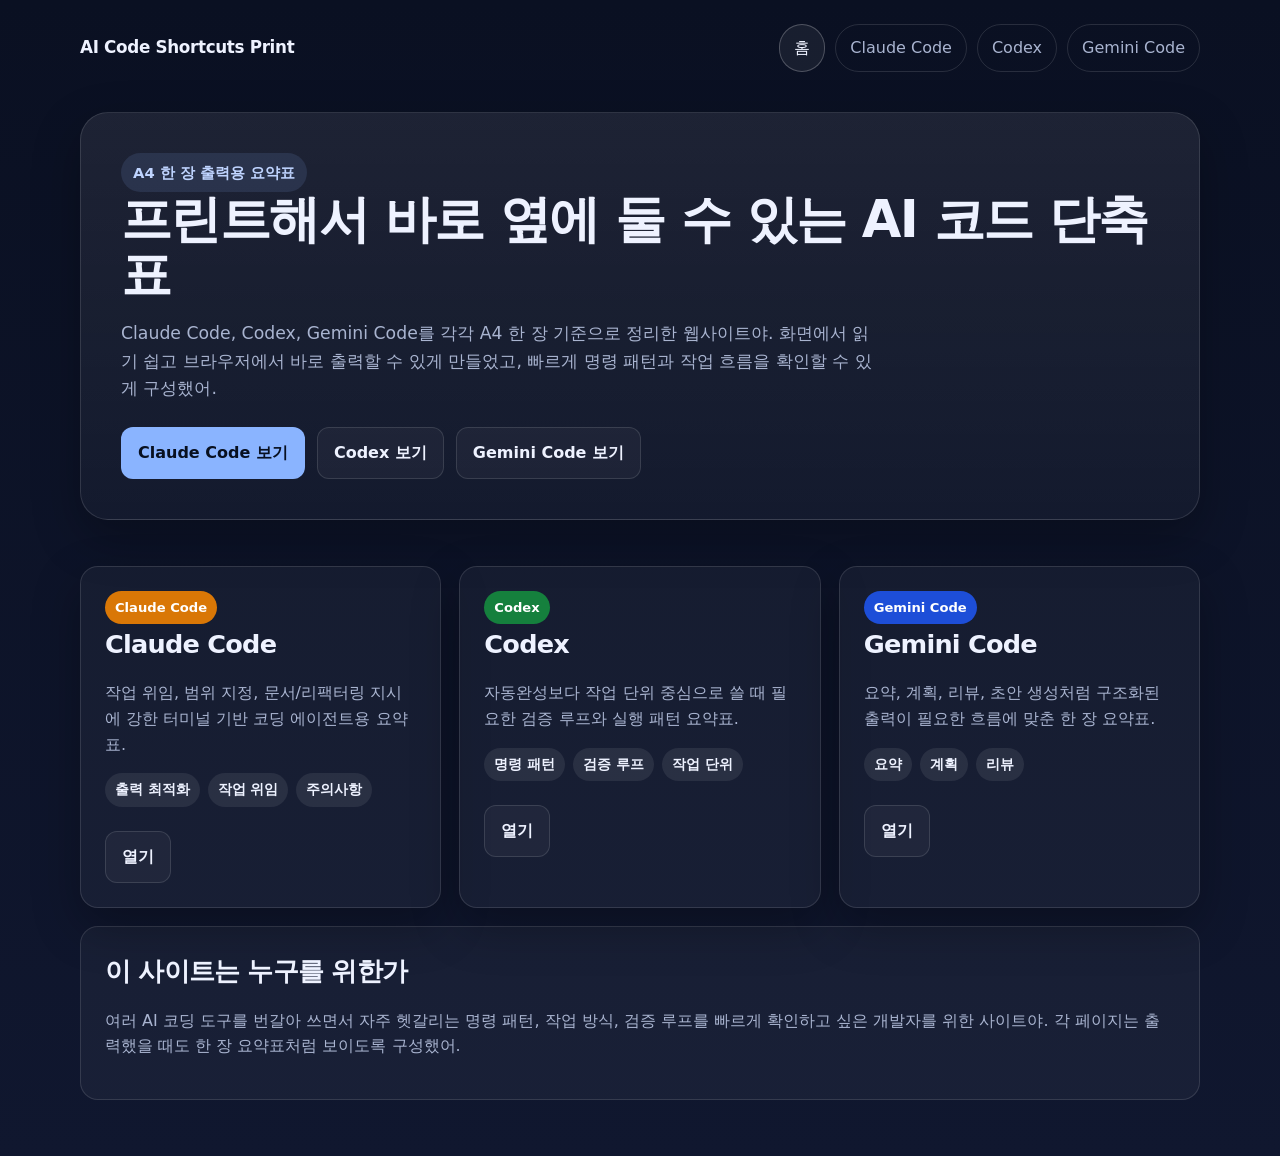
==== index.html @ b433876d "Initial commit: printable AI code shortcut site" ====
<!doctype html>
<html lang="ko">
  <head>
    <meta charset="UTF-8" />
    <meta name="viewport" content="width=device-width, initial-scale=1.0" />
    <title>AI Code Shortcuts Print</title>
    <meta name="description" content="Claude Code, Codex, Gemini Code를 A4 한 장으로 정리한 출력용 단축표 사이트." />
    <link rel="stylesheet" href="./assets/styles.css" />
  </head>
  <body>
    <header class="site-header container">
      <div class="topbar">
        <a class="brand" href="./index.html">AI Code Shortcuts Print</a>
        <nav class="nav">
          <a class="active" href="./index.html">홈</a>
          <a href="./claude-code.html">Claude Code</a>
          <a href="./codex.html">Codex</a>
          <a href="./gemini-code.html">Gemini Code</a>
        </nav>
      </div>
    </header>

    <main>
      <section class="hero container">
        <div class="hero-card">
          <span class="eyebrow">A4 한 장 출력용 요약표</span>
          <h1>프린트해서 바로 옆에 둘 수 있는 AI 코드 단축표</h1>
          <p class="lead">
            Claude Code, Codex, Gemini Code를 각각 A4 한 장 기준으로 정리한 웹사이트야.
            화면에서 읽기 쉽고 브라우저에서 바로 출력할 수 있게 만들었고, 빠르게 명령 패턴과 작업 흐름을 확인할 수 있게 구성했어.
          </p>
          <div class="actions">
            <a class="button primary" href="./claude-code.html">Claude Code 보기</a>
            <a class="button secondary" href="./codex.html">Codex 보기</a>
            <a class="button secondary" href="./gemini-code.html">Gemini Code 보기</a>
          </div>
        </div>
      </section>

      <section class="sections container">
        <div class="grid">
          <article class="tool-card">
            <span class="tool-chip claude">Claude Code</span>
            <h2>Claude Code</h2>
            <p>작업 위임, 범위 지정, 문서/리팩터링 지시에 강한 터미널 기반 코딩 에이전트용 요약표.</p>
            <div class="badge-row">
              <span class="badge">출력 최적화</span>
              <span class="badge">작업 위임</span>
              <span class="badge">주의사항</span>
            </div>
            <div class="actions">
              <a class="button secondary" href="./claude-code.html">열기</a>
            </div>
          </article>

          <article class="tool-card">
            <span class="tool-chip codex">Codex</span>
            <h2>Codex</h2>
            <p>자동완성보다 작업 단위 중심으로 쓸 때 필요한 검증 루프와 실행 패턴 요약표.</p>
            <div class="badge-row">
              <span class="badge">명령 패턴</span>
              <span class="badge">검증 루프</span>
              <span class="badge">작업 단위</span>
            </div>
            <div class="actions">
              <a class="button secondary" href="./codex.html">열기</a>
            </div>
          </article>

          <article class="tool-card">
            <span class="tool-chip gemini">Gemini Code</span>
            <h2>Gemini Code</h2>
            <p>요약, 계획, 리뷰, 초안 생성처럼 구조화된 출력이 필요한 흐름에 맞춘 한 장 요약표.</p>
            <div class="badge-row">
              <span class="badge">요약</span>
              <span class="badge">계획</span>
              <span class="badge">리뷰</span>
            </div>
            <div class="actions">
              <a class="button secondary" href="./gemini-code.html">열기</a>
            </div>
          </article>
        </div>

        <div class="section">
          <h2>이 사이트는 누구를 위한가</h2>
          <p>
            여러 AI 코딩 도구를 번갈아 쓰면서 자주 헷갈리는 명령 패턴, 작업 방식, 검증 루프를 빠르게 확인하고 싶은 개발자를 위한 사이트야.
            각 페이지는 출력했을 때도 한 장 요약표처럼 보이도록 구성했어.
          </p>
        </div>
      </section>
    </main>

    <script src="./assets/app.js"></script>
  </body>
</html>
---- assets/styles.css ----
:root {
  --bg: #0b1020;
  --surface: #121933;
  --surface-soft: #182143;
  --text: #eef2ff;
  --muted: #a9b4d0;
  --border: rgba(255,255,255,0.12);
  --accent: #8ab4ff;
  --shadow: 0 18px 48px rgba(0,0,0,0.28);
  --radius: 18px;
  --page-width: 210mm;
  --page-min-height: 297mm;
  --paper-bg: #ffffff;
  --paper-text: #182033;
  --paper-muted: #5d6880;
}

* { box-sizing: border-box; }
html { font-size: 16px; }
body {
  margin: 0;
  font-family: Inter, Pretendard, system-ui, -apple-system, BlinkMacSystemFont, "Segoe UI", sans-serif;
  background: linear-gradient(180deg, #0a1022 0%, #10172f 100%);
  color: var(--text);
  line-height: 1.6;
}

a { color: inherit; text-decoration: none; }
button { font: inherit; }

.container {
  width: min(1120px, calc(100% - 32px));
  margin: 0 auto;
}

.site-header { padding: 24px 0 12px; }
.topbar {
  display: flex;
  align-items: center;
  justify-content: space-between;
  gap: 16px;
}
.brand {
  font-size: 1.05rem;
  font-weight: 800;
  letter-spacing: -0.02em;
}
.nav {
  display: flex;
  flex-wrap: wrap;
  gap: 10px;
}
.nav a {
  padding: 10px 14px;
  border: 1px solid var(--border);
  border-radius: 999px;
  color: var(--muted);
}
.nav a:hover,
.nav a.active {
  color: var(--text);
  border-color: rgba(255,255,255,0.24);
  background: rgba(255,255,255,0.06);
}
.hero { padding: 28px 0 36px; }
.hero-card {
  background: linear-gradient(180deg, rgba(255,255,255,0.08), rgba(255,255,255,0.03));
  border: 1px solid var(--border);
  border-radius: 28px;
  box-shadow: var(--shadow);
  padding: 40px;
}
.eyebrow {
  display: inline-flex;
  gap: 8px;
  align-items: center;
  padding: 8px 12px;
  border-radius: 999px;
  background: rgba(138,180,255,0.12);
  color: #bfd4ff;
  font-size: 0.92rem;
  font-weight: 700;
}

h1, h2, h3 { letter-spacing: -0.03em; margin: 0 0 12px; }
h1 { font-size: clamp(2rem, 4vw, 3.6rem); line-height: 1.08; }
h2 { font-size: clamp(1.45rem, 2vw, 2rem); }
h3 { font-size: 1.04rem; }

.lead {
  color: var(--muted);
  max-width: 760px;
  font-size: 1.08rem;
}
.actions {
  display: flex;
  flex-wrap: wrap;
  gap: 12px;
  margin-top: 24px;
}
.button {
  display: inline-flex;
  align-items: center;
  justify-content: center;
  gap: 8px;
  padding: 12px 16px;
  border-radius: 12px;
  border: 1px solid transparent;
  font-weight: 700;
  cursor: pointer;
}
.button.primary { background: var(--accent); color: #081020; }
.button.secondary {
  border-color: var(--border);
  color: var(--text);
  background: rgba(255,255,255,0.04);
}

.grid {
  display: grid;
  grid-template-columns: repeat(3, minmax(0, 1fr));
  gap: 18px;
}
.tool-card {
  background: rgba(255,255,255,0.04);
  border: 1px solid var(--border);
  border-radius: var(--radius);
  padding: 24px;
  box-shadow: var(--shadow);
}
.tool-card p,
.section p,
.footer-note,
.list-muted { color: var(--muted); }
.badge-row {
  display: flex;
  flex-wrap: wrap;
  gap: 8px;
  margin-top: 10px;
}
.badge {
  display: inline-block;
  padding: 6px 10px;
  border-radius: 999px;
  background: rgba(255,255,255,0.08);
  color: var(--text);
  font-size: 0.85rem;
  font-weight: 700;
}
.sections { padding: 10px 0 56px; }
.section {
  margin-top: 18px;
  background: rgba(255,255,255,0.04);
  border: 1px solid var(--border);
  border-radius: var(--radius);
  padding: 24px;
}

.print-page-wrap { padding: 24px 0 56px; }
.print-toolbar {
  display: flex;
  flex-wrap: wrap;
  justify-content: space-between;
  gap: 12px;
  margin-bottom: 16px;
}
.print-page {
  width: min(var(--page-width), 100%);
  min-height: var(--page-min-height);
  margin: 0 auto;
  background: var(--paper-bg);
  color: var(--paper-text);
  border-radius: 18px;
  box-shadow: 0 24px 60px rgba(0,0,0,0.24);
  padding: 16mm 14mm 14mm;
}
.page-header {
  display: flex;
  justify-content: space-between;
  gap: 16px;
  align-items: flex-start;
  border-bottom: 2px solid #edf1fb;
  padding-bottom: 10px;
  margin-bottom: 12px;
}
.page-header p,
.page-footer,
.card p,
.card li,
.small-note { color: var(--paper-muted); }
.tool-chip {
  display: inline-flex;
  align-items: center;
  padding: 6px 10px;
  border-radius: 999px;
  font-size: 0.82rem;
  font-weight: 800;
  color: white;
}
.claude { background: #d97706; }
.codex { background: #15803d; }
.gemini { background: #1d4ed8; }

.card-grid {
  display: grid;
  grid-template-columns: repeat(2, minmax(0, 1fr));
  gap: 10px;
}
.card {
  border: 1px solid #e5eaf5;
  border-radius: 14px;
  padding: 12px;
  break-inside: avoid;
}
.card ul { margin: 0; padding-left: 18px; }
.card li + li { margin-top: 5px; }
.mono {
  display: inline-block;
  font-family: ui-monospace, SFMono-Regular, Menlo, Monaco, Consolas, monospace;
  background: #eef3fb;
  color: #10203f;
  border-radius: 8px;
  padding: 3px 7px;
  font-size: 0.84rem;
}
.page-footer {
  margin-top: 12px;
  display: flex;
  justify-content: space-between;
  gap: 12px;
  border-top: 2px solid #edf1fb;
  padding-top: 9px;
  font-size: 0.86rem;
}

@media (max-width: 920px) {
  .grid, .card-grid { grid-template-columns: 1fr; }
  .hero-card { padding: 28px; }
  .page-header { flex-direction: column; }
}

@media print {
  @page { size: A4 portrait; margin: 10mm; }
  body { background: #fff; color: #000; }
  .site-header,
  .print-toolbar,
  .hero,
  .sections,
  .nav,
  .footer-note,
  .screen-only { display: none !important; }
  .print-page-wrap { padding: 0; }
  .print-page {
    width: 100%;
    min-height: auto;
    box-shadow: none;
    border-radius: 0;
    margin: 0;
    padding: 8mm 6mm 6mm;
  }
  h2 { font-size: 1.45rem; }
  h3 { font-size: 0.96rem; }
  .card-grid { gap: 8px; }
  .card { padding: 10px; }
  .card li,
  .page-header p,
  .page-footer,
  .small-note { font-size: 0.86rem; line-height: 1.42; }
  .tool-chip { border: 1px solid rgba(0,0,0,0.12); }
}
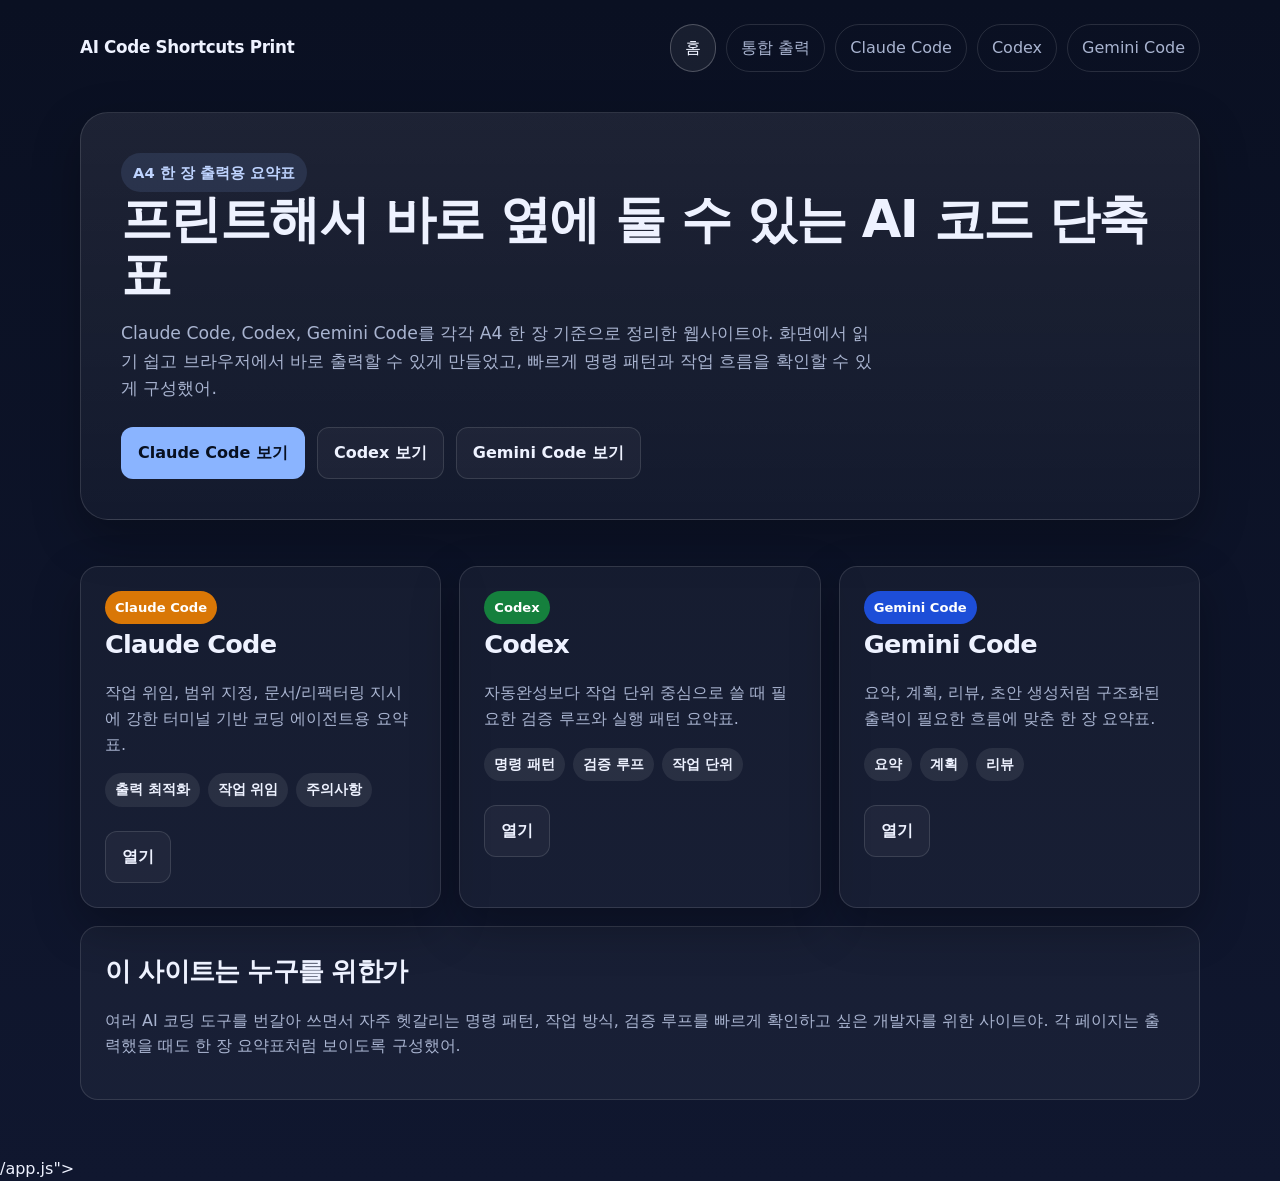
==== commit 317b9641: "Improve shortcut sheets and add combined print page" ====
--- a/index.html
+++ b/index.html
@@ -13,6 +13,7 @@
         <a class="brand" href="./index.html">AI Code Shortcuts Print</a>
         <nav class="nav">
           <a class="active" href="./index.html">홈</a>
+          <a href="./combined.html">통합 출력</a>
           <a href="./claude-code.html">Claude Code</a>
           <a href="./codex.html">Codex</a>
           <a href="./gemini-code.html">Gemini Code</a>
@@ -95,3 +96,6 @@
     <script src="./assets/app.js"></script>
   </body>
 </html>
+/app.js"></script>
+  </body>
+</html>
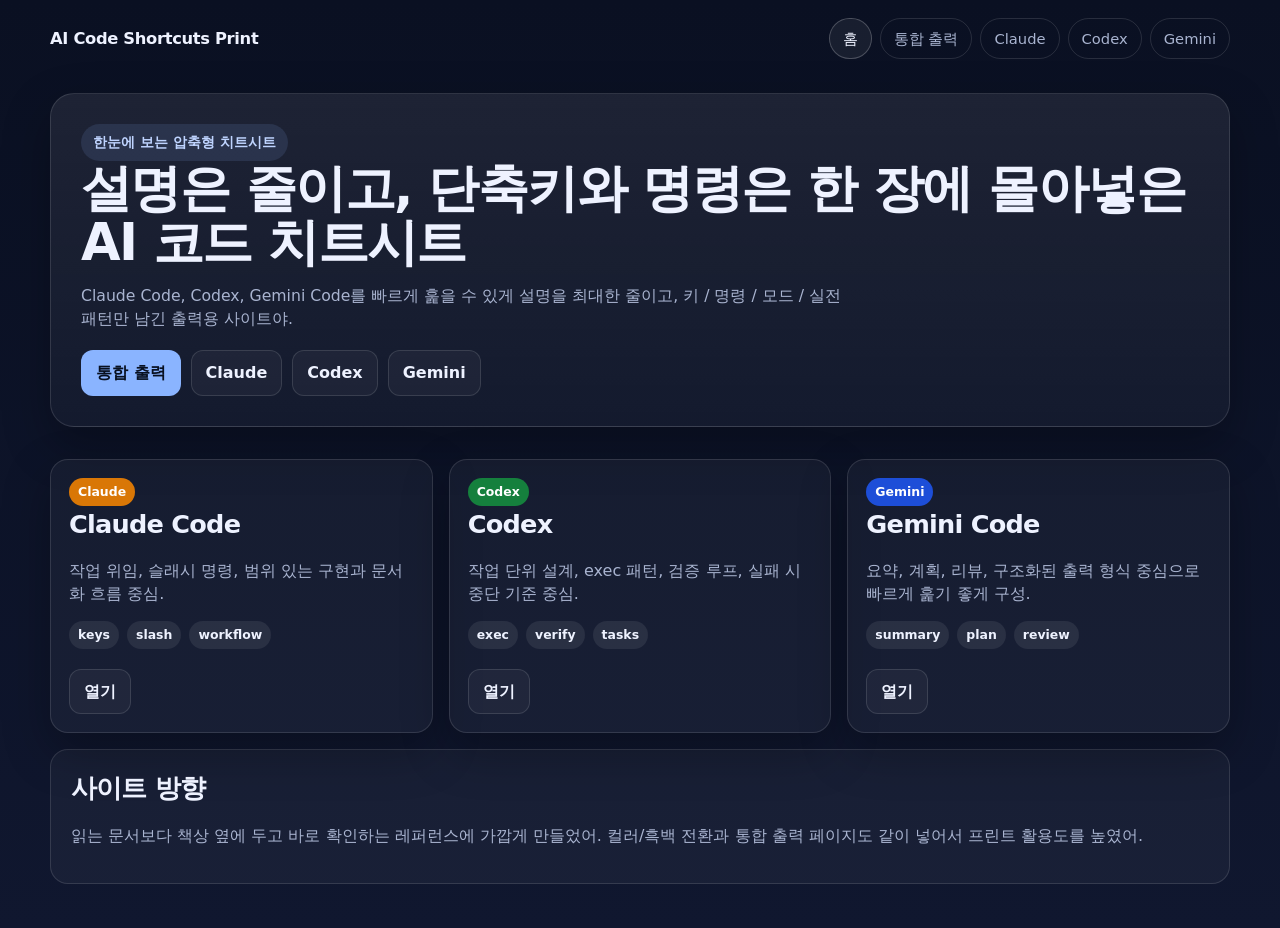
==== commit be1e0b9e: "Compress shortcut sheets into denser cheat sheet layout" ====
--- a/index.html
+++ b/index.html
@@ -4,7 +4,7 @@
     <meta charset="UTF-8" />
     <meta name="viewport" content="width=device-width, initial-scale=1.0" />
     <title>AI Code Shortcuts Print</title>
-    <meta name="description" content="Claude Code, Codex, Gemini Code를 A4 한 장으로 정리한 출력용 단축표 사이트." />
+    <meta name="description" content="Claude Code, Codex, Gemini Code를 한눈에 훑을 수 있는 A4 출력용 치트시트 사이트." />
     <link rel="stylesheet" href="./assets/styles.css" />
   </head>
   <body>
@@ -14,9 +14,9 @@
         <nav class="nav">
           <a class="active" href="./index.html">홈</a>
           <a href="./combined.html">통합 출력</a>
-          <a href="./claude-code.html">Claude Code</a>
+          <a href="./claude-code.html">Claude</a>
           <a href="./codex.html">Codex</a>
-          <a href="./gemini-code.html">Gemini Code</a>
+          <a href="./gemini-code.html">Gemini</a>
         </nav>
       </div>
     </header>
@@ -24,16 +24,17 @@
     <main>
       <section class="hero container">
         <div class="hero-card">
-          <span class="eyebrow">A4 한 장 출력용 요약표</span>
-          <h1>프린트해서 바로 옆에 둘 수 있는 AI 코드 단축표</h1>
+          <span class="eyebrow">한눈에 보는 압축형 치트시트</span>
+          <h1>설명은 줄이고, 단축키와 명령은 한 장에 몰아넣은 AI 코드 치트시트</h1>
           <p class="lead">
-            Claude Code, Codex, Gemini Code를 각각 A4 한 장 기준으로 정리한 웹사이트야.
-            화면에서 읽기 쉽고 브라우저에서 바로 출력할 수 있게 만들었고, 빠르게 명령 패턴과 작업 흐름을 확인할 수 있게 구성했어.
+            Claude Code, Codex, Gemini Code를 빠르게 훑을 수 있게 설명을 최대한 줄이고,
+            키 / 명령 / 모드 / 실전 패턴만 남긴 출력용 사이트야.
           </p>
           <div class="actions">
-            <a class="button primary" href="./claude-code.html">Claude Code 보기</a>
-            <a class="button secondary" href="./codex.html">Codex 보기</a>
-            <a class="button secondary" href="./gemini-code.html">Gemini Code 보기</a>
+            <a class="button primary" href="./combined.html">통합 출력</a>
+            <a class="button secondary" href="./claude-code.html">Claude</a>
+            <a class="button secondary" href="./codex.html">Codex</a>
+            <a class="button secondary" href="./gemini-code.html">Gemini</a>
           </div>
         </div>
       </section>
@@ -41,53 +42,47 @@
       <section class="sections container">
         <div class="grid">
           <article class="tool-card">
-            <span class="tool-chip claude">Claude Code</span>
+            <span class="tool-chip claude">Claude</span>
             <h2>Claude Code</h2>
-            <p>작업 위임, 범위 지정, 문서/리팩터링 지시에 강한 터미널 기반 코딩 에이전트용 요약표.</p>
+            <p>작업 위임, 슬래시 명령, 범위 있는 구현과 문서화 흐름 중심.</p>
             <div class="badge-row">
-              <span class="badge">출력 최적화</span>
-              <span class="badge">작업 위임</span>
-              <span class="badge">주의사항</span>
+              <span class="badge">keys</span>
+              <span class="badge">slash</span>
+              <span class="badge">workflow</span>
             </div>
-            <div class="actions">
-              <a class="button secondary" href="./claude-code.html">열기</a>
-            </div>
+            <div class="actions"><a class="button secondary" href="./claude-code.html">열기</a></div>
           </article>
 
           <article class="tool-card">
             <span class="tool-chip codex">Codex</span>
             <h2>Codex</h2>
-            <p>자동완성보다 작업 단위 중심으로 쓸 때 필요한 검증 루프와 실행 패턴 요약표.</p>
+            <p>작업 단위 설계, exec 패턴, 검증 루프, 실패 시 중단 기준 중심.</p>
             <div class="badge-row">
-              <span class="badge">명령 패턴</span>
-              <span class="badge">검증 루프</span>
-              <span class="badge">작업 단위</span>
+              <span class="badge">exec</span>
+              <span class="badge">verify</span>
+              <span class="badge">tasks</span>
             </div>
-            <div class="actions">
-              <a class="button secondary" href="./codex.html">열기</a>
-            </div>
+            <div class="actions"><a class="button secondary" href="./codex.html">열기</a></div>
           </article>
 
           <article class="tool-card">
-            <span class="tool-chip gemini">Gemini Code</span>
+            <span class="tool-chip gemini">Gemini</span>
             <h2>Gemini Code</h2>
-            <p>요약, 계획, 리뷰, 초안 생성처럼 구조화된 출력이 필요한 흐름에 맞춘 한 장 요약표.</p>
+            <p>요약, 계획, 리뷰, 구조화된 출력 형식 중심으로 빠르게 훑기 좋게 구성.</p>
             <div class="badge-row">
-              <span class="badge">요약</span>
-              <span class="badge">계획</span>
-              <span class="badge">리뷰</span>
+              <span class="badge">summary</span>
+              <span class="badge">plan</span>
+              <span class="badge">review</span>
             </div>
-            <div class="actions">
-              <a class="button secondary" href="./gemini-code.html">열기</a>
-            </div>
+            <div class="actions"><a class="button secondary" href="./gemini-code.html">열기</a></div>
           </article>
         </div>
 
         <div class="section">
-          <h2>이 사이트는 누구를 위한가</h2>
+          <h2>사이트 방향</h2>
           <p>
-            여러 AI 코딩 도구를 번갈아 쓰면서 자주 헷갈리는 명령 패턴, 작업 방식, 검증 루프를 빠르게 확인하고 싶은 개발자를 위한 사이트야.
-            각 페이지는 출력했을 때도 한 장 요약표처럼 보이도록 구성했어.
+            읽는 문서보다 책상 옆에 두고 바로 확인하는 레퍼런스에 가깝게 만들었어.
+            컬러/흑백 전환과 통합 출력 페이지도 같이 넣어서 프린트 활용도를 높였어.
           </p>
         </div>
       </section>
@@ -96,6 +91,3 @@
     <script src="./assets/app.js"></script>
   </body>
 </html>
-/app.js"></script>
-  </body>
-</html>
--- a/assets/styles.css
+++ b/assets/styles.css
@@ -1,18 +1,30 @@
 :root {
   --bg: #0b1020;
-  --surface: #121933;
-  --surface-soft: #182143;
   --text: #eef2ff;
   --muted: #a9b4d0;
   --border: rgba(255,255,255,0.12);
   --accent: #8ab4ff;
   --shadow: 0 18px 48px rgba(0,0,0,0.28);
   --radius: 18px;
-  --page-width: 210mm;
-  --page-min-height: 297mm;
   --paper-bg: #ffffff;
   --paper-text: #182033;
   --paper-muted: #5d6880;
+  --paper-border: #dfe5f2;
+  --chip-claude: #d97706;
+  --chip-codex: #15803d;
+  --chip-gemini: #1d4ed8;
+  --mono-bg: #eef3fb;
+  --mono-text: #10203f;
+}
+
+:root.mono-mode {
+  --accent: #b9c2d3;
+  --chip-claude: #6b7280;
+  --chip-codex: #4b5563;
+  --chip-gemini: #374151;
+  --paper-border: #d3d9e3;
+  --mono-bg: #eceff4;
+  --mono-text: #222b39;
 }
 
 * { box-sizing: border-box; }
@@ -22,53 +34,36 @@
   font-family: Inter, Pretendard, system-ui, -apple-system, BlinkMacSystemFont, "Segoe UI", sans-serif;
   background: linear-gradient(180deg, #0a1022 0%, #10172f 100%);
   color: var(--text);
-  line-height: 1.6;
+  line-height: 1.45;
 }
 
 a { color: inherit; text-decoration: none; }
 button { font: inherit; }
-
-.container {
-  width: min(1120px, calc(100% - 32px));
-  margin: 0 auto;
-}
-
-.site-header { padding: 24px 0 12px; }
-.topbar {
-  display: flex;
-  align-items: center;
-  justify-content: space-between;
-  gap: 16px;
-}
-.brand {
-  font-size: 1.05rem;
-  font-weight: 800;
-  letter-spacing: -0.02em;
-}
-.nav {
-  display: flex;
-  flex-wrap: wrap;
-  gap: 10px;
-}
+.container { width: min(1180px, calc(100% - 28px)); margin: 0 auto; }
+.site-header { padding: 18px 0 10px; }
+.topbar { display: flex; align-items: center; justify-content: space-between; gap: 14px; }
+.brand { font-size: 1.02rem; font-weight: 800; letter-spacing: -0.02em; }
+.nav { display: flex; flex-wrap: wrap; gap: 8px; }
 .nav a {
-  padding: 10px 14px;
+  padding: 9px 13px;
   border: 1px solid var(--border);
   border-radius: 999px;
   color: var(--muted);
-}
-.nav a:hover,
-.nav a.active {
+  font-size: 0.92rem;
+}
+.nav a:hover, .nav a.active {
   color: var(--text);
-  border-color: rgba(255,255,255,0.24);
+  border-color: rgba(255,255,255,0.22);
   background: rgba(255,255,255,0.06);
 }
-.hero { padding: 28px 0 36px; }
+
+.hero { padding: 24px 0 24px; }
 .hero-card {
   background: linear-gradient(180deg, rgba(255,255,255,0.08), rgba(255,255,255,0.03));
   border: 1px solid var(--border);
-  border-radius: 28px;
+  border-radius: 24px;
   box-shadow: var(--shadow);
-  padding: 40px;
+  padding: 30px;
 }
 .eyebrow {
   display: inline-flex;
@@ -78,193 +73,128 @@
   border-radius: 999px;
   background: rgba(138,180,255,0.12);
   color: #bfd4ff;
-  font-size: 0.92rem;
+  font-size: 0.88rem;
   font-weight: 700;
 }
 
-h1, h2, h3 { letter-spacing: -0.03em; margin: 0 0 12px; }
-h1 { font-size: clamp(2rem, 4vw, 3.6rem); line-height: 1.08; }
-h2 { font-size: clamp(1.45rem, 2vw, 2rem); }
-h3 { font-size: 1.04rem; }
-
-.lead {
-  color: var(--muted);
-  max-width: 760px;
-  font-size: 1.08rem;
-}
-.actions {
-  display: flex;
-  flex-wrap: wrap;
-  gap: 12px;
-  margin-top: 24px;
-}
+h1, h2, h3 { letter-spacing: -0.03em; margin: 0 0 10px; }
+h1 { font-size: clamp(1.9rem, 4vw, 3.2rem); line-height: 1.06; }
+h2 { font-size: clamp(1.18rem, 2vw, 1.6rem); }
+h3 { font-size: 0.86rem; text-transform: uppercase; letter-spacing: 0.02em; }
+.lead { color: var(--muted); max-width: 760px; font-size: 0.98rem; }
+.actions { display: flex; flex-wrap: wrap; gap: 10px; margin-top: 20px; }
 .button {
-  display: inline-flex;
-  align-items: center;
-  justify-content: center;
-  gap: 8px;
-  padding: 12px 16px;
-  border-radius: 12px;
-  border: 1px solid transparent;
-  font-weight: 700;
-  cursor: pointer;
+  display: inline-flex; align-items: center; justify-content: center; gap: 8px;
+  padding: 10px 14px; border-radius: 12px; border: 1px solid transparent; font-weight: 700; cursor: pointer;
 }
 .button.primary { background: var(--accent); color: #081020; }
-.button.secondary {
-  border-color: var(--border);
-  color: var(--text);
-  background: rgba(255,255,255,0.04);
-}
-
-.grid {
-  display: grid;
-  grid-template-columns: repeat(3, minmax(0, 1fr));
-  gap: 18px;
-}
+.button.secondary { border-color: var(--border); color: var(--text); background: rgba(255,255,255,0.04); }
+
+.grid { display: grid; grid-template-columns: repeat(3, minmax(0, 1fr)); gap: 16px; }
 .tool-card {
   background: rgba(255,255,255,0.04);
   border: 1px solid var(--border);
   border-radius: var(--radius);
-  padding: 24px;
+  padding: 18px;
   box-shadow: var(--shadow);
 }
-.tool-card p,
-.section p,
-.footer-note,
-.list-muted { color: var(--muted); }
-.badge-row {
-  display: flex;
-  flex-wrap: wrap;
-  gap: 8px;
-  margin-top: 10px;
-}
+.tool-card p, .section p, .footer-note { color: var(--muted); }
+.badge-row { display: flex; flex-wrap: wrap; gap: 8px; margin-top: 8px; }
 .badge {
-  display: inline-block;
-  padding: 6px 10px;
-  border-radius: 999px;
-  background: rgba(255,255,255,0.08);
-  color: var(--text);
-  font-size: 0.85rem;
-  font-weight: 700;
-}
-.sections { padding: 10px 0 56px; }
+  display: inline-block; padding: 5px 9px; border-radius: 999px;
+  background: rgba(255,255,255,0.08); color: var(--text); font-size: 0.78rem; font-weight: 700;
+}
+.sections { padding: 8px 0 44px; }
 .section {
-  margin-top: 18px;
+  margin-top: 16px;
   background: rgba(255,255,255,0.04);
   border: 1px solid var(--border);
   border-radius: var(--radius);
-  padding: 24px;
-}
-
-.print-page-wrap { padding: 24px 0 56px; }
-.print-toolbar {
-  display: flex;
-  flex-wrap: wrap;
-  justify-content: space-between;
-  gap: 12px;
-  margin-bottom: 16px;
-}
+  padding: 20px;
+}
+
+.print-page-wrap { padding: 18px 0 44px; }
+.print-toolbar { display: flex; flex-wrap: wrap; justify-content: space-between; gap: 12px; margin-bottom: 14px; }
 .print-page {
-  width: min(var(--page-width), 100%);
-  min-height: var(--page-min-height);
+  width: min(210mm, 100%);
   margin: 0 auto;
   background: var(--paper-bg);
   color: var(--paper-text);
-  border-radius: 18px;
+  border-radius: 16px;
   box-shadow: 0 24px 60px rgba(0,0,0,0.24);
-  padding: 16mm 14mm 14mm;
+  padding: 10mm 9mm 8mm;
 }
 .page-header {
-  display: flex;
-  justify-content: space-between;
-  gap: 16px;
-  align-items: flex-start;
-  border-bottom: 2px solid #edf1fb;
-  padding-bottom: 10px;
-  margin-bottom: 12px;
-}
-.page-header p,
-.page-footer,
-.card p,
-.card li,
-.small-note { color: var(--paper-muted); }
+  display: flex; justify-content: space-between; gap: 12px; align-items: flex-start;
+  border-bottom: 2px solid #edf1fb; padding-bottom: 8px; margin-bottom: 10px;
+}
+.page-header p, .page-footer, .small-note, .sheet-subtitle { color: var(--paper-muted); }
 .tool-chip {
-  display: inline-flex;
-  align-items: center;
-  padding: 6px 10px;
-  border-radius: 999px;
-  font-size: 0.82rem;
-  font-weight: 800;
-  color: white;
-}
-.claude { background: #d97706; }
-.codex { background: #15803d; }
-.gemini { background: #1d4ed8; }
-
-.card-grid {
+  display: inline-flex; align-items: center; padding: 5px 9px; border-radius: 999px;
+  font-size: 0.78rem; font-weight: 800; color: white;
+}
+.claude { background: var(--chip-claude); }
+.codex { background: var(--chip-codex); }
+.gemini { background: var(--chip-gemini); }
+
+.cheat-grid {
   display: grid;
-  grid-template-columns: repeat(2, minmax(0, 1fr));
-  gap: 10px;
+  grid-template-columns: repeat(4, minmax(0, 1fr));
+  gap: 8px;
 }
 .card {
-  border: 1px solid #e5eaf5;
-  border-radius: 14px;
-  padding: 12px;
+  border: 1px solid var(--paper-border);
+  border-radius: 12px;
+  padding: 9px;
+  background: rgba(255,255,255,0.82);
   break-inside: avoid;
 }
-.card ul { margin: 0; padding-left: 18px; }
-.card li + li { margin-top: 5px; }
+.card ul { margin: 0; padding-left: 15px; }
+.card li { font-size: 0.8rem; line-height: 1.34; color: var(--paper-muted); }
+.card li + li { margin-top: 4px; }
 .mono {
   display: inline-block;
   font-family: ui-monospace, SFMono-Regular, Menlo, Monaco, Consolas, monospace;
-  background: #eef3fb;
-  color: #10203f;
-  border-radius: 8px;
-  padding: 3px 7px;
-  font-size: 0.84rem;
+  background: var(--mono-bg);
+  color: var(--mono-text);
+  border-radius: 7px;
+  padding: 2px 5px;
+  font-size: 0.76rem;
 }
 .page-footer {
-  margin-top: 12px;
-  display: flex;
-  justify-content: space-between;
-  gap: 12px;
-  border-top: 2px solid #edf1fb;
-  padding-top: 9px;
-  font-size: 0.86rem;
-}
-
-@media (max-width: 920px) {
-  .grid, .card-grid { grid-template-columns: 1fr; }
-  .hero-card { padding: 28px; }
+  margin-top: 10px; display: flex; justify-content: space-between; gap: 10px;
+  border-top: 2px solid #edf1fb; padding-top: 8px; font-size: 0.8rem;
+}
+.combined-stack { display: grid; gap: 16px; }
+
+@media (max-width: 1080px) {
+  .grid { grid-template-columns: 1fr; }
+  .cheat-grid { grid-template-columns: repeat(3, minmax(0, 1fr)); }
+}
+
+@media (max-width: 820px) {
+  .topbar { flex-direction: column; align-items: flex-start; }
+  .cheat-grid { grid-template-columns: repeat(2, minmax(0, 1fr)); }
+  .print-page { padding: 20px 16px 16px; }
+}
+
+@media (max-width: 560px) {
+  .cheat-grid { grid-template-columns: 1fr; }
   .page-header { flex-direction: column; }
+  .hero-card { padding: 24px; }
 }
 
 @media print {
-  @page { size: A4 portrait; margin: 10mm; }
+  @page { size: A4 portrait; margin: 6mm; }
   body { background: #fff; color: #000; }
-  .site-header,
-  .print-toolbar,
-  .hero,
-  .sections,
-  .nav,
-  .footer-note,
-  .screen-only { display: none !important; }
+  .site-header, .print-toolbar, .hero, .sections, .nav, .footer-note, .screen-only { display: none !important; }
   .print-page-wrap { padding: 0; }
-  .print-page {
-    width: 100%;
-    min-height: auto;
-    box-shadow: none;
-    border-radius: 0;
-    margin: 0;
-    padding: 8mm 6mm 6mm;
-  }
-  h2 { font-size: 1.45rem; }
-  h3 { font-size: 0.96rem; }
-  .card-grid { gap: 8px; }
-  .card { padding: 10px; }
-  .card li,
-  .page-header p,
-  .page-footer,
-  .small-note { font-size: 0.86rem; line-height: 1.42; }
-  .tool-chip { border: 1px solid rgba(0,0,0,0.12); }
-}
+  .print-page { width: 100%; box-shadow: none; border-radius: 0; margin: 0; padding: 3mm 2mm 2mm; }
+  .combined-stack { gap: 6mm; }
+  h2 { font-size: 1.05rem; }
+  h3 { font-size: 0.74rem; }
+  .card { padding: 6px; }
+  .card li, .page-header p, .page-footer, .small-note, .sheet-subtitle { font-size: 0.68rem; line-height: 1.22; }
+  .cheat-grid { gap: 4px; grid-template-columns: repeat(4, minmax(0, 1fr)); }
+  .tool-chip { border: 1px solid rgba(0,0,0,0.16); }
+}
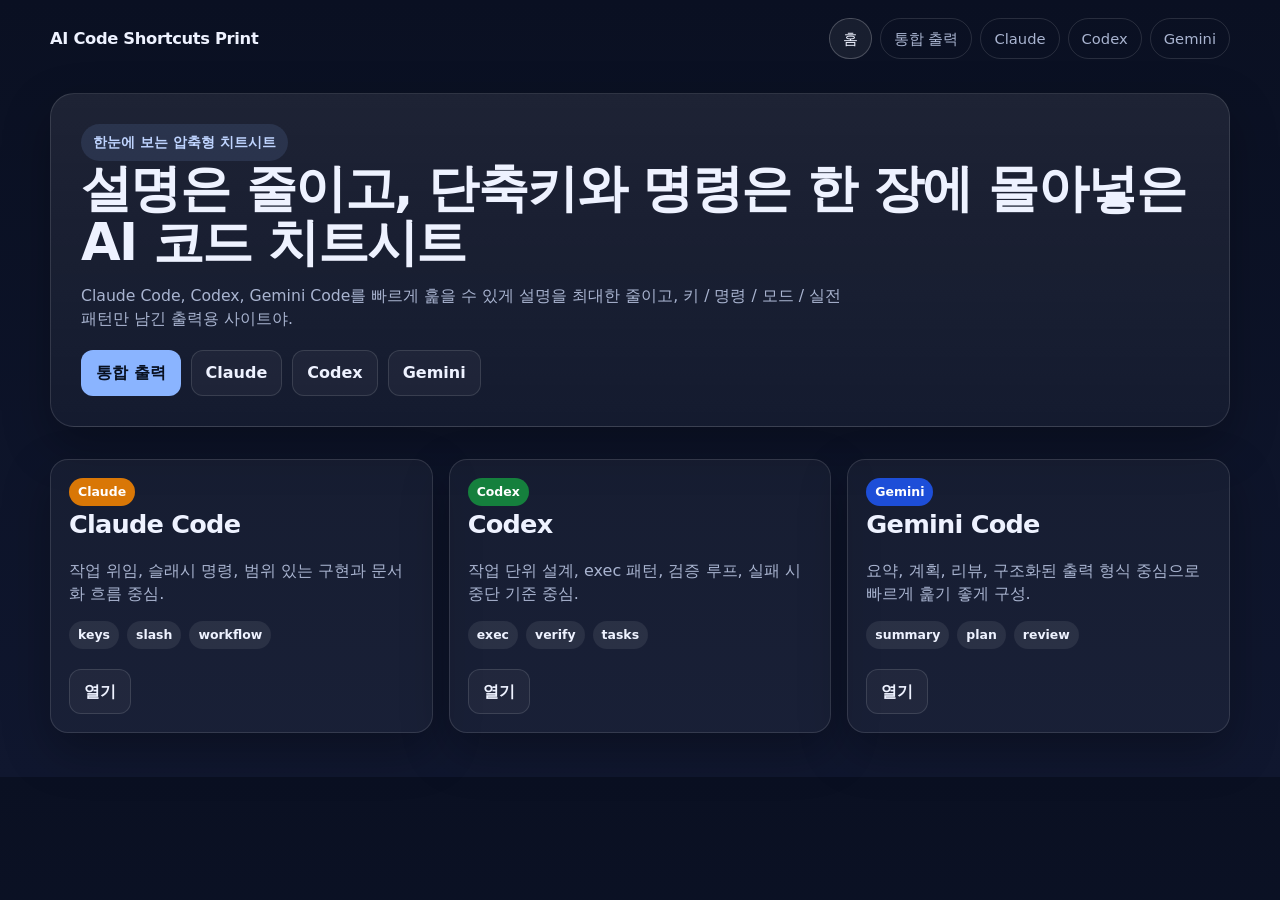
==== commit 3c02cb75: "Remove site direction section from homepage" ====
--- a/index.html
+++ b/index.html
@@ -78,13 +78,7 @@
           </article>
         </div>
 
-        <div class="section">
-          <h2>사이트 방향</h2>
-          <p>
-            읽는 문서보다 책상 옆에 두고 바로 확인하는 레퍼런스에 가깝게 만들었어.
-            컬러/흑백 전환과 통합 출력 페이지도 같이 넣어서 프린트 활용도를 높였어.
-          </p>
-        </div>
+
       </section>
     </main>
 
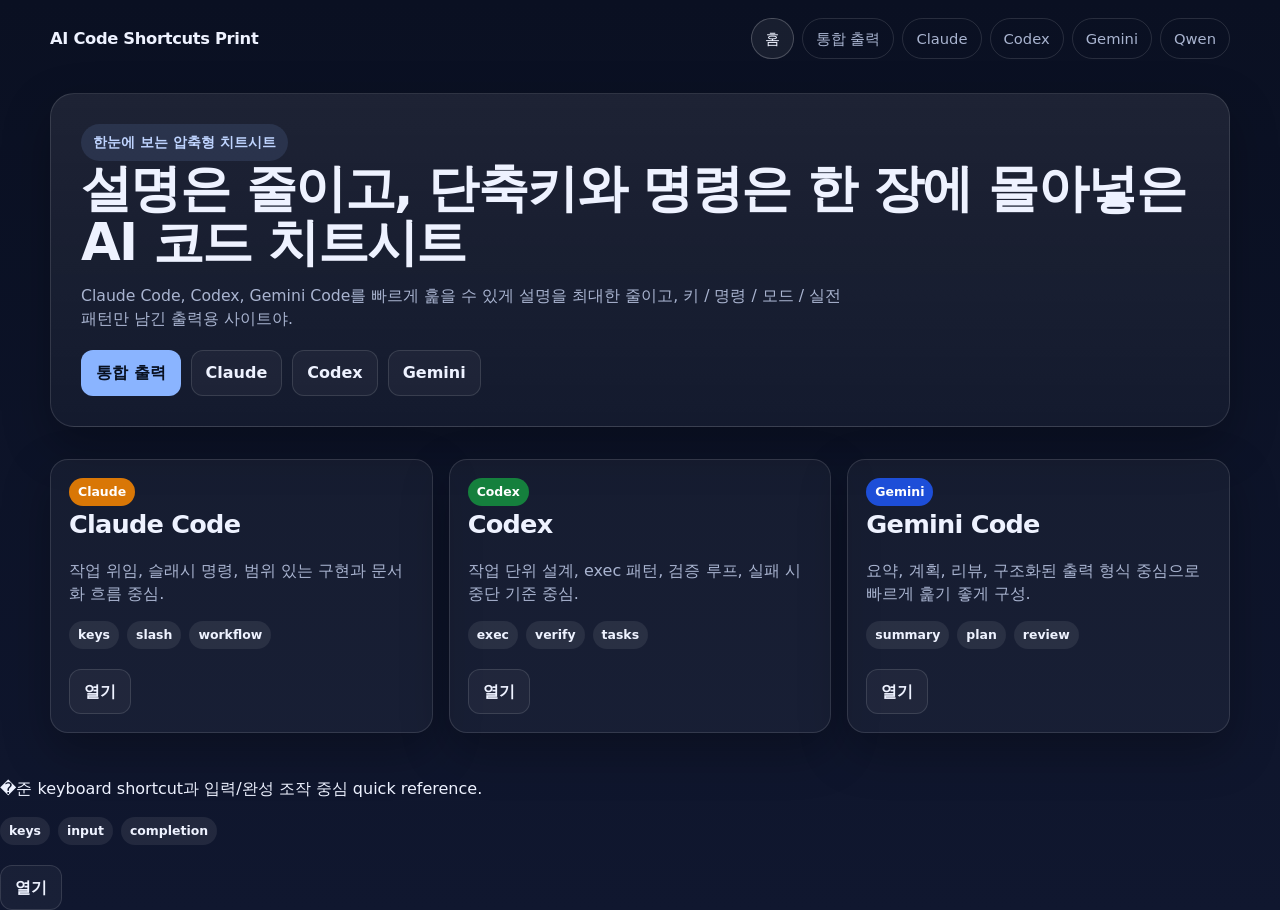
==== commit 82f88790: "Add Qwen Code shortcut sheet" ====
--- a/index.html
+++ b/index.html
@@ -17,6 +17,7 @@
           <a href="./claude-code.html">Claude</a>
           <a href="./codex.html">Codex</a>
           <a href="./gemini-code.html">Gemini</a>
+          <a href="./qwen-code.html">Qwen</a>
         </nav>
       </div>
     </header>
@@ -85,3 +86,20 @@
     <script src="./assets/app.js"></script>
   </body>
 </html>
+�준 keyboard shortcut과 입력/완성 조작 중심 quick reference.</p>
+            <div class="badge-row">
+              <span class="badge">keys</span>
+              <span class="badge">input</span>
+              <span class="badge">completion</span>
+            </div>
+            <div class="actions"><a class="button secondary" href="./qwen-code.html">열기</a></div>
+          </article>
+        </div>
+
+
+      </section>
+    </main>
+
+    <script src="./assets/app.js"></script>
+  </body>
+</html>
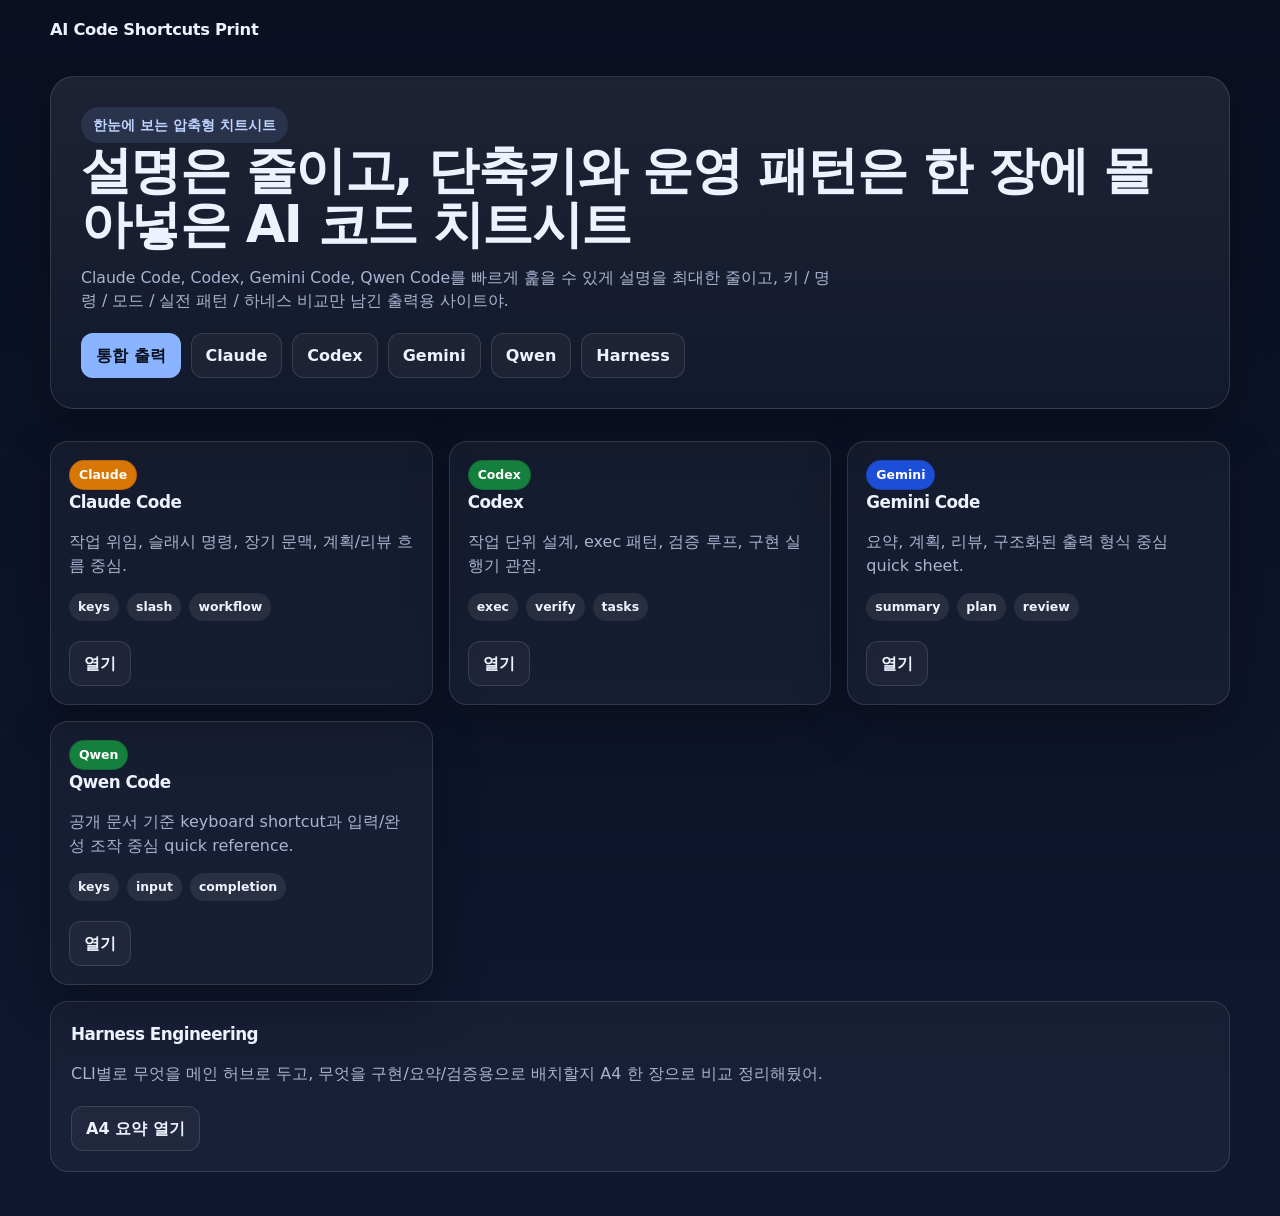
==== commit cfe842dc: "Add harness engineering A4 summary sheet" ====
--- a/index.html
+++ b/index.html
@@ -4,7 +4,7 @@
     <meta charset="UTF-8" />
     <meta name="viewport" content="width=device-width, initial-scale=1.0" />
     <title>AI Code Shortcuts Print</title>
-    <meta name="description" content="Claude Code, Codex, Gemini Code를 한눈에 훑을 수 있는 A4 출력용 치트시트 사이트." />
+    <meta name="description" content="Claude Code, Codex, Gemini Code, Qwen Code를 한눈에 훑을 수 있는 A4 출력용 치트시트 사이트." />
     <link rel="stylesheet" href="./assets/styles.css" />
   </head>
   <body>
@@ -18,6 +18,7 @@
           <a href="./codex.html">Codex</a>
           <a href="./gemini-code.html">Gemini</a>
           <a href="./qwen-code.html">Qwen</a>
+          <a href="./harness-engineering.html">Harness</a>
         </nav>
       </div>
     </header>
@@ -26,80 +27,67 @@
       <section class="hero container">
         <div class="hero-card">
           <span class="eyebrow">한눈에 보는 압축형 치트시트</span>
-          <h1>설명은 줄이고, 단축키와 명령은 한 장에 몰아넣은 AI 코드 치트시트</h1>
+          <h1>설명은 줄이고, 단축키와 운영 패턴은 한 장에 몰아넣은 AI 코드 치트시트</h1>
           <p class="lead">
-            Claude Code, Codex, Gemini Code를 빠르게 훑을 수 있게 설명을 최대한 줄이고,
-            키 / 명령 / 모드 / 실전 패턴만 남긴 출력용 사이트야.
+            Claude Code, Codex, Gemini Code, Qwen Code를 빠르게 훑을 수 있게 설명을 최대한 줄이고,
+            키 / 명령 / 모드 / 실전 패턴 / 하네스 비교만 남긴 출력용 사이트야.
           </p>
           <div class="actions">
             <a class="button primary" href="./combined.html">통합 출력</a>
             <a class="button secondary" href="./claude-code.html">Claude</a>
             <a class="button secondary" href="./codex.html">Codex</a>
             <a class="button secondary" href="./gemini-code.html">Gemini</a>
+            <a class="button secondary" href="./qwen-code.html">Qwen</a>
+            <a class="button secondary" href="./harness-engineering.html">Harness</a>
           </div>
         </div>
       </section>
 
       <section class="sections container">
-        <div class="grid">
+        <div class="grid grid-4">
           <article class="tool-card">
             <span class="tool-chip claude">Claude</span>
             <h2>Claude Code</h2>
-            <p>작업 위임, 슬래시 명령, 범위 있는 구현과 문서화 흐름 중심.</p>
-            <div class="badge-row">
-              <span class="badge">keys</span>
-              <span class="badge">slash</span>
-              <span class="badge">workflow</span>
-            </div>
+            <p>작업 위임, 슬래시 명령, 장기 문맥, 계획/리뷰 흐름 중심.</p>
+            <div class="badge-row"><span class="badge">keys</span><span class="badge">slash</span><span class="badge">workflow</span></div>
             <div class="actions"><a class="button secondary" href="./claude-code.html">열기</a></div>
           </article>
 
           <article class="tool-card">
             <span class="tool-chip codex">Codex</span>
             <h2>Codex</h2>
-            <p>작업 단위 설계, exec 패턴, 검증 루프, 실패 시 중단 기준 중심.</p>
-            <div class="badge-row">
-              <span class="badge">exec</span>
-              <span class="badge">verify</span>
-              <span class="badge">tasks</span>
-            </div>
+            <p>작업 단위 설계, exec 패턴, 검증 루프, 구현 실행기 관점.</p>
+            <div class="badge-row"><span class="badge">exec</span><span class="badge">verify</span><span class="badge">tasks</span></div>
             <div class="actions"><a class="button secondary" href="./codex.html">열기</a></div>
           </article>
 
           <article class="tool-card">
             <span class="tool-chip gemini">Gemini</span>
             <h2>Gemini Code</h2>
-            <p>요약, 계획, 리뷰, 구조화된 출력 형식 중심으로 빠르게 훑기 좋게 구성.</p>
-            <div class="badge-row">
-              <span class="badge">summary</span>
-              <span class="badge">plan</span>
-              <span class="badge">review</span>
-            </div>
+            <p>요약, 계획, 리뷰, 구조화된 출력 형식 중심 quick sheet.</p>
+            <div class="badge-row"><span class="badge">summary</span><span class="badge">plan</span><span class="badge">review</span></div>
             <div class="actions"><a class="button secondary" href="./gemini-code.html">열기</a></div>
+          </article>
+
+          <article class="tool-card">
+            <span class="tool-chip codex">Qwen</span>
+            <h2>Qwen Code</h2>
+            <p>공개 문서 기준 keyboard shortcut과 입력/완성 조작 중심 quick reference.</p>
+            <div class="badge-row"><span class="badge">keys</span><span class="badge">input</span><span class="badge">completion</span></div>
+            <div class="actions"><a class="button secondary" href="./qwen-code.html">열기</a></div>
           </article>
         </div>
 
-
+        <div class="section">
+          <h2>Harness Engineering</h2>
+          <p>CLI별로 무엇을 메인 허브로 두고, 무엇을 구현/요약/검증용으로 배치할지 A4 한 장으로 비교 정리해뒀어.</p>
+          <div class="actions">
+            <a class="button secondary" href="./harness-engineering.html">A4 요약 열기</a>
+          </div>
+        </div>
       </section>
     </main>
 
     <script src="./assets/app.js"></script>
   </body>
 </html>
-�준 keyboard shortcut과 입력/완성 조작 중심 quick reference.</p>
-            <div class="badge-row">
-              <span class="badge">keys</span>
-              <span class="badge">input</span>
-              <span class="badge">completion</span>
-            </div>
-            <div class="actions"><a class="button secondary" href="./qwen-code.html">열기</a></div>
-          </article>
-        </div>
-
-
-      </section>
-    </main>
-
-    <script src="./assets/app.js"></script>
-  </body>
-</html>
--- a/assets/styles.css
+++ b/assets/styles.css
@@ -197,4 +197,17 @@
   .card li, .page-header p, .page-footer, .small-note, .sheet-subtitle { font-size: 0.68rem; line-height: 1.22; }
   .cheat-grid { gap: 4px; grid-template-columns: repeat(4, minmax(0, 1fr)); }
   .tool-chip { border: 1px solid rgba(0,0,0,0.16); }
-}
+  .matrix-row > div { font-size: 0.62rem; padding: 5px; }
+}
+
+ctions, .nav, .footer-note, .screen-only { display: none !important; }
+  .print-page-wrap { padding: 0; }
+  .print-page { width: 100%; box-shadow: none; border-radius: 0; margin: 0; padding: 3mm 2mm 2mm; }
+  .combined-stack { gap: 6mm; }
+  h2 { font-size: 1.05rem; }
+  h3 { font-size: 0.74rem; }
+  .card { padding: 6px; }
+  .card li, .page-header p, .page-footer, .small-note, .sheet-subtitle { font-size: 0.68rem; line-height: 1.22; }
+  .cheat-grid { gap: 4px; grid-template-columns: repeat(4, minmax(0, 1fr)); }
+  .tool-chip { border: 1px solid rgba(0,0,0,0.16); }
+}
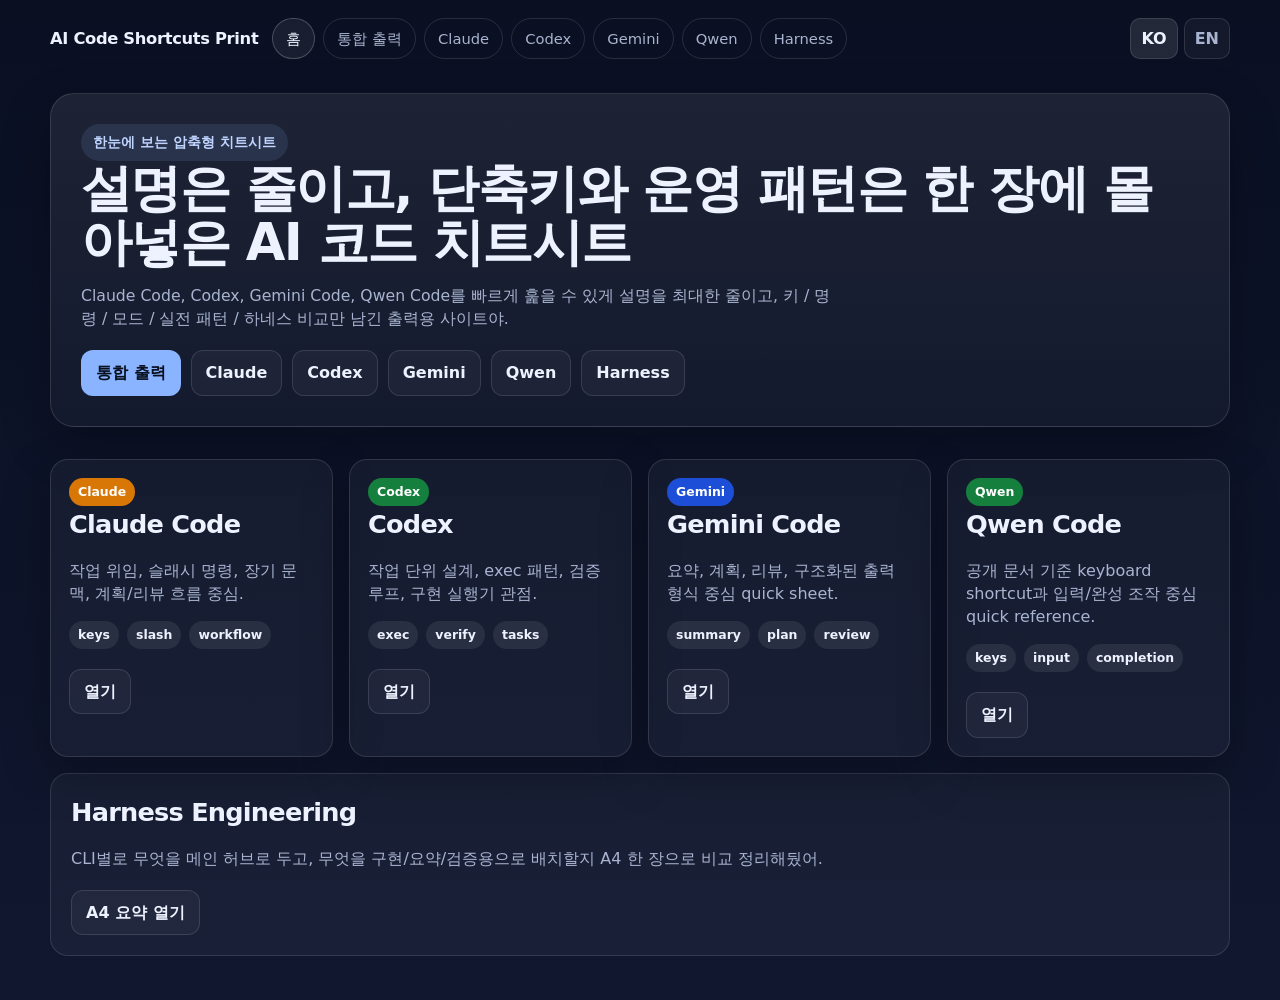
==== commit ebb8ee62: "Add bilingual Korean and English support to shortcut sheets" ====
--- a/index.html
+++ b/index.html
@@ -1,5 +1,5 @@
 <!doctype html>
-<html lang="ko">
+<html lang="ko" data-lang="ko">
   <head>
     <meta charset="UTF-8" />
     <meta name="viewport" content="width=device-width, initial-scale=1.0" />
@@ -12,28 +12,29 @@
       <div class="topbar">
         <a class="brand" href="./index.html">AI Code Shortcuts Print</a>
         <nav class="nav">
-          <a class="active" href="./index.html">홈</a>
-          <a href="./combined.html">통합 출력</a>
+          <a class="active" href="./index.html" data-ko="홈" data-en="Home">홈</a>
+          <a href="./combined.html" data-ko="통합 출력" data-en="Print Pack">통합 출력</a>
           <a href="./claude-code.html">Claude</a>
           <a href="./codex.html">Codex</a>
           <a href="./gemini-code.html">Gemini</a>
           <a href="./qwen-code.html">Qwen</a>
           <a href="./harness-engineering.html">Harness</a>
         </nav>
+        <div class="lang-switch">
+          <button class="lang-button active" data-lang="ko" aria-pressed="true">KO</button>
+          <button class="lang-button" data-lang="en" aria-pressed="false">EN</button>
+        </div>
       </div>
     </header>
 
     <main>
       <section class="hero container">
         <div class="hero-card">
-          <span class="eyebrow">한눈에 보는 압축형 치트시트</span>
-          <h1>설명은 줄이고, 단축키와 운영 패턴은 한 장에 몰아넣은 AI 코드 치트시트</h1>
-          <p class="lead">
-            Claude Code, Codex, Gemini Code, Qwen Code를 빠르게 훑을 수 있게 설명을 최대한 줄이고,
-            키 / 명령 / 모드 / 실전 패턴 / 하네스 비교만 남긴 출력용 사이트야.
-          </p>
+          <span class="eyebrow" data-ko="한눈에 보는 압축형 치트시트" data-en="Dense one-page cheat sheets">한눈에 보는 압축형 치트시트</span>
+          <h1 data-ko="설명은 줄이고, 단축키와 운영 패턴은 한 장에 몰아넣은 AI 코드 치트시트" data-en="AI coding cheat sheets that compress shortcuts and workflow patterns into one page">설명은 줄이고, 단축키와 운영 패턴은 한 장에 몰아넣은 AI 코드 치트시트</h1>
+          <p class="lead" data-ko="Claude Code, Codex, Gemini Code, Qwen Code를 빠르게 훑을 수 있게 설명을 최대한 줄이고, 키 / 명령 / 모드 / 실전 패턴 / 하네스 비교만 남긴 출력용 사이트야." data-en="A printable site for Claude Code, Codex, Gemini Code, and Qwen Code with reduced explanation and dense focus on keys, commands, modes, working patterns, and harness comparisons.">Claude Code, Codex, Gemini Code, Qwen Code를 빠르게 훑을 수 있게 설명을 최대한 줄이고, 키 / 명령 / 모드 / 실전 패턴 / 하네스 비교만 남긴 출력용 사이트야.</p>
           <div class="actions">
-            <a class="button primary" href="./combined.html">통합 출력</a>
+            <a class="button primary" href="./combined.html" data-ko="통합 출력" data-en="Print Pack">통합 출력</a>
             <a class="button secondary" href="./claude-code.html">Claude</a>
             <a class="button secondary" href="./codex.html">Codex</a>
             <a class="button secondary" href="./gemini-code.html">Gemini</a>
@@ -48,42 +49,37 @@
           <article class="tool-card">
             <span class="tool-chip claude">Claude</span>
             <h2>Claude Code</h2>
-            <p>작업 위임, 슬래시 명령, 장기 문맥, 계획/리뷰 흐름 중심.</p>
+            <p data-ko="작업 위임, 슬래시 명령, 장기 문맥, 계획/리뷰 흐름 중심." data-en="Best for task delegation, slash commands, long context, and planning/review flow.">작업 위임, 슬래시 명령, 장기 문맥, 계획/리뷰 흐름 중심.</p>
             <div class="badge-row"><span class="badge">keys</span><span class="badge">slash</span><span class="badge">workflow</span></div>
-            <div class="actions"><a class="button secondary" href="./claude-code.html">열기</a></div>
+            <div class="actions"><a class="button secondary" href="./claude-code.html" data-ko="열기" data-en="Open">열기</a></div>
           </article>
-
           <article class="tool-card">
             <span class="tool-chip codex">Codex</span>
             <h2>Codex</h2>
-            <p>작업 단위 설계, exec 패턴, 검증 루프, 구현 실행기 관점.</p>
+            <p data-ko="작업 단위 설계, exec 패턴, 검증 루프, 구현 실행기 관점." data-en="Focused on task framing, exec patterns, validation loops, and implementation execution.">작업 단위 설계, exec 패턴, 검증 루프, 구현 실행기 관점.</p>
             <div class="badge-row"><span class="badge">exec</span><span class="badge">verify</span><span class="badge">tasks</span></div>
-            <div class="actions"><a class="button secondary" href="./codex.html">열기</a></div>
+            <div class="actions"><a class="button secondary" href="./codex.html" data-ko="열기" data-en="Open">열기</a></div>
           </article>
-
           <article class="tool-card">
             <span class="tool-chip gemini">Gemini</span>
             <h2>Gemini Code</h2>
-            <p>요약, 계획, 리뷰, 구조화된 출력 형식 중심 quick sheet.</p>
+            <p data-ko="요약, 계획, 리뷰, 구조화된 출력 형식 중심 quick sheet." data-en="A quick sheet focused on summary, planning, review, and structured output.">요약, 계획, 리뷰, 구조화된 출력 형식 중심 quick sheet.</p>
             <div class="badge-row"><span class="badge">summary</span><span class="badge">plan</span><span class="badge">review</span></div>
-            <div class="actions"><a class="button secondary" href="./gemini-code.html">열기</a></div>
+            <div class="actions"><a class="button secondary" href="./gemini-code.html" data-ko="열기" data-en="Open">열기</a></div>
           </article>
-
           <article class="tool-card">
             <span class="tool-chip codex">Qwen</span>
             <h2>Qwen Code</h2>
-            <p>공개 문서 기준 keyboard shortcut과 입력/완성 조작 중심 quick reference.</p>
+            <p data-ko="공개 문서 기준 keyboard shortcut과 입력/완성 조작 중심 quick reference." data-en="A quick reference based on public docs for keyboard shortcuts and input/completion flow.">공개 문서 기준 keyboard shortcut과 입력/완성 조작 중심 quick reference.</p>
             <div class="badge-row"><span class="badge">keys</span><span class="badge">input</span><span class="badge">completion</span></div>
-            <div class="actions"><a class="button secondary" href="./qwen-code.html">열기</a></div>
+            <div class="actions"><a class="button secondary" href="./qwen-code.html" data-ko="열기" data-en="Open">열기</a></div>
           </article>
         </div>
 
         <div class="section">
           <h2>Harness Engineering</h2>
-          <p>CLI별로 무엇을 메인 허브로 두고, 무엇을 구현/요약/검증용으로 배치할지 A4 한 장으로 비교 정리해뒀어.</p>
-          <div class="actions">
-            <a class="button secondary" href="./harness-engineering.html">A4 요약 열기</a>
-          </div>
+          <p data-ko="CLI별로 무엇을 메인 허브로 두고, 무엇을 구현/요약/검증용으로 배치할지 A4 한 장으로 비교 정리해뒀어." data-en="A one-page A4 comparison that shows which CLI works best as a main hub, implementation executor, summarizer, or validation layer.">CLI별로 무엇을 메인 허브로 두고, 무엇을 구현/요약/검증용으로 배치할지 A4 한 장으로 비교 정리해뒀어.</p>
+          <div class="actions"><a class="button secondary" href="./harness-engineering.html" data-ko="A4 요약 열기" data-en="Open A4 Summary">A4 요약 열기</a></div>
         </div>
       </section>
     </main>
--- a/assets/styles.css
+++ b/assets/styles.css
@@ -84,13 +84,36 @@
 .lead { color: var(--muted); max-width: 760px; font-size: 0.98rem; }
 .actions { display: flex; flex-wrap: wrap; gap: 10px; margin-top: 20px; }
 .button {
-  display: inline-flex; align-items: center; justify-content: center; gap: 8px;
-  padding: 10px 14px; border-radius: 12px; border: 1px solid transparent; font-weight: 700; cursor: pointer;
+  display: inline-flex;
+  align-items: center;
+  justify-content: center;
+  gap: 8px;
+  padding: 10px 14px;
+  border-radius: 12px;
+  border: 1px solid transparent;
+  font-weight: 700;
+  cursor: pointer;
 }
 .button.primary { background: var(--accent); color: #081020; }
 .button.secondary { border-color: var(--border); color: var(--text); background: rgba(255,255,255,0.04); }
 
+.lang-switch { display: inline-flex; gap: 6px; margin-left: auto; }
+.lang-button {
+  padding: 8px 10px;
+  border-radius: 10px;
+  border: 1px solid var(--border);
+  background: rgba(255,255,255,0.04);
+  color: var(--muted);
+  cursor: pointer;
+  font-weight: 700;
+}
+.lang-button.active {
+  color: var(--text);
+  background: rgba(255,255,255,0.1);
+}
+
 .grid { display: grid; grid-template-columns: repeat(3, minmax(0, 1fr)); gap: 16px; }
+.grid-4 { grid-template-columns: repeat(4, minmax(0, 1fr)); }
 .tool-card {
   background: rgba(255,255,255,0.04);
   border: 1px solid var(--border);
@@ -101,8 +124,13 @@
 .tool-card p, .section p, .footer-note { color: var(--muted); }
 .badge-row { display: flex; flex-wrap: wrap; gap: 8px; margin-top: 8px; }
 .badge {
-  display: inline-block; padding: 5px 9px; border-radius: 999px;
-  background: rgba(255,255,255,0.08); color: var(--text); font-size: 0.78rem; font-weight: 700;
+  display: inline-block;
+  padding: 5px 9px;
+  border-radius: 999px;
+  background: rgba(255,255,255,0.08);
+  color: var(--text);
+  font-size: 0.78rem;
+  font-weight: 700;
 }
 .sections { padding: 8px 0 44px; }
 .section {
@@ -114,7 +142,14 @@
 }
 
 .print-page-wrap { padding: 18px 0 44px; }
-.print-toolbar { display: flex; flex-wrap: wrap; justify-content: space-between; gap: 12px; margin-bottom: 14px; }
+.print-toolbar {
+  display: flex;
+  flex-wrap: wrap;
+  justify-content: space-between;
+  gap: 12px;
+  margin-bottom: 14px;
+}
+.toolbar-meta { display: flex; flex-wrap: wrap; align-items: center; gap: 10px; }
 .print-page {
   width: min(210mm, 100%);
   margin: 0 auto;
@@ -125,13 +160,23 @@
   padding: 10mm 9mm 8mm;
 }
 .page-header {
-  display: flex; justify-content: space-between; gap: 12px; align-items: flex-start;
-  border-bottom: 2px solid #edf1fb; padding-bottom: 8px; margin-bottom: 10px;
+  display: flex;
+  justify-content: space-between;
+  gap: 12px;
+  align-items: flex-start;
+  border-bottom: 2px solid #edf1fb;
+  padding-bottom: 8px;
+  margin-bottom: 10px;
 }
 .page-header p, .page-footer, .small-note, .sheet-subtitle { color: var(--paper-muted); }
 .tool-chip {
-  display: inline-flex; align-items: center; padding: 5px 9px; border-radius: 999px;
-  font-size: 0.78rem; font-weight: 800; color: white;
+  display: inline-flex;
+  align-items: center;
+  padding: 5px 9px;
+  border-radius: 999px;
+  font-size: 0.78rem;
+  font-weight: 800;
+  color: white;
 }
 .claude { background: var(--chip-claude); }
 .codex { background: var(--chip-codex); }
@@ -162,18 +207,54 @@
   font-size: 0.76rem;
 }
 .page-footer {
-  margin-top: 10px; display: flex; justify-content: space-between; gap: 10px;
-  border-top: 2px solid #edf1fb; padding-top: 8px; font-size: 0.8rem;
+  margin-top: 10px;
+  display: flex;
+  justify-content: space-between;
+  gap: 10px;
+  border-top: 2px solid #edf1fb;
+  padding-top: 8px;
+  font-size: 0.8rem;
 }
 .combined-stack { display: grid; gap: 16px; }
 
+.matrix-table {
+  display: grid;
+  gap: 0;
+  border: 1px solid var(--paper-border);
+  border-radius: 12px;
+  overflow: hidden;
+  margin-bottom: 10px;
+}
+.matrix-row {
+  display: grid;
+  grid-template-columns: 0.9fr 1.35fr 1.35fr 1.35fr 1.25fr;
+}
+.matrix-row > div {
+  padding: 8px;
+  border-right: 1px solid var(--paper-border);
+  border-bottom: 1px solid var(--paper-border);
+  font-size: 0.76rem;
+  line-height: 1.3;
+  color: var(--paper-muted);
+}
+.matrix-row > div:last-child { border-right: 0; }
+.matrix-table .matrix-row:last-child > div { border-bottom: 0; }
+.matrix-head > div {
+  background: #f3f6fc;
+  color: var(--paper-text);
+  font-weight: 800;
+}
+.harness-grid { margin-top: 8px; }
+
 @media (max-width: 1080px) {
-  .grid { grid-template-columns: 1fr; }
+  .grid, .grid-4 { grid-template-columns: 1fr; }
   .cheat-grid { grid-template-columns: repeat(3, minmax(0, 1fr)); }
+  .matrix-row { grid-template-columns: 1fr; }
 }
 
 @media (max-width: 820px) {
   .topbar { flex-direction: column; align-items: flex-start; }
+  .lang-switch { margin-left: 0; }
   .cheat-grid { grid-template-columns: repeat(2, minmax(0, 1fr)); }
   .print-page { padding: 20px 16px 16px; }
 }
@@ -197,17 +278,6 @@
   .card li, .page-header p, .page-footer, .small-note, .sheet-subtitle { font-size: 0.68rem; line-height: 1.22; }
   .cheat-grid { gap: 4px; grid-template-columns: repeat(4, minmax(0, 1fr)); }
   .tool-chip { border: 1px solid rgba(0,0,0,0.16); }
+  .matrix-row { grid-template-columns: 0.9fr 1.35fr 1.35fr 1.35fr 1.25fr; }
   .matrix-row > div { font-size: 0.62rem; padding: 5px; }
 }
-
-ctions, .nav, .footer-note, .screen-only { display: none !important; }
-  .print-page-wrap { padding: 0; }
-  .print-page { width: 100%; box-shadow: none; border-radius: 0; margin: 0; padding: 3mm 2mm 2mm; }
-  .combined-stack { gap: 6mm; }
-  h2 { font-size: 1.05rem; }
-  h3 { font-size: 0.74rem; }
-  .card { padding: 6px; }
-  .card li, .page-header p, .page-footer, .small-note, .sheet-subtitle { font-size: 0.68rem; line-height: 1.22; }
-  .cheat-grid { gap: 4px; grid-template-columns: repeat(4, minmax(0, 1fr)); }
-  .tool-chip { border: 1px solid rgba(0,0,0,0.16); }
-}
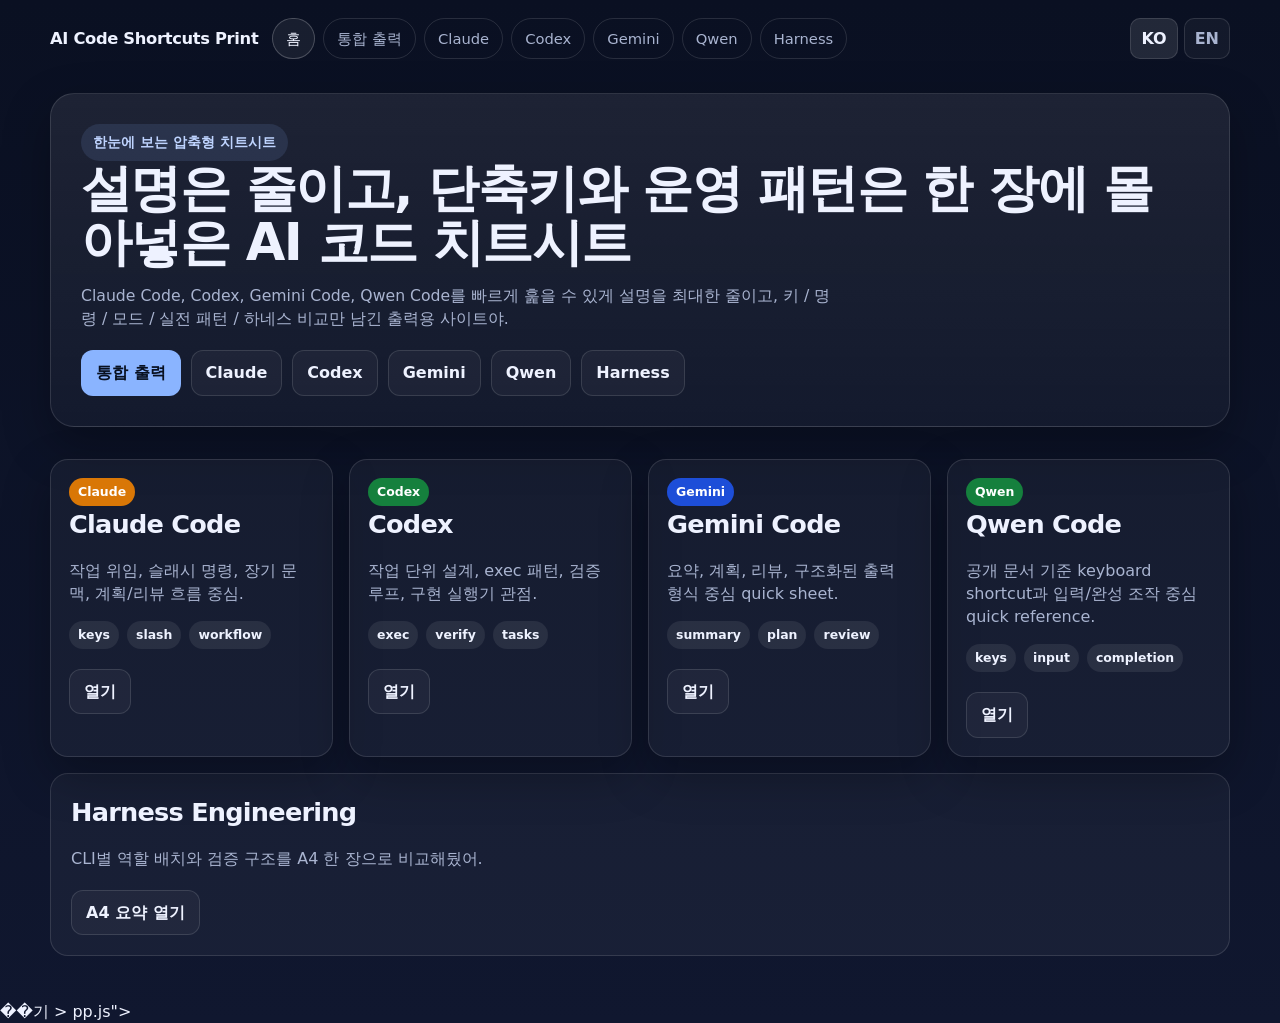
==== commit 327f38ae: "Tighten Korean and English copy across shortcut sheets" ====
--- a/index.html
+++ b/index.html
@@ -78,7 +78,7 @@
 
         <div class="section">
           <h2>Harness Engineering</h2>
-          <p data-ko="CLI별로 무엇을 메인 허브로 두고, 무엇을 구현/요약/검증용으로 배치할지 A4 한 장으로 비교 정리해뒀어." data-en="A one-page A4 comparison that shows which CLI works best as a main hub, implementation executor, summarizer, or validation layer.">CLI별로 무엇을 메인 허브로 두고, 무엇을 구현/요약/검증용으로 배치할지 A4 한 장으로 비교 정리해뒀어.</p>
+          <p data-ko="CLI별 역할 배치와 검증 구조를 A4 한 장으로 비교해뒀어." data-en="A one-page A4 comparison of CLI roles and validation structure.">CLI별 역할 배치와 검증 구조를 A4 한 장으로 비교해뒀어.</p>
           <div class="actions"><a class="button secondary" href="./harness-engineering.html" data-ko="A4 요약 열기" data-en="Open A4 Summary">A4 요약 열기</a></div>
         </div>
       </section>
@@ -87,3 +87,17 @@
     <script src="./assets/app.js"></script>
   </body>
 </html>
+��기</a></div>
+        </div>
+      </section>
+    </main>
+
+    <script src="./assets/app.js"></script>
+  </body>
+</html>
+>
+  </body>
+</html>
+pp.js"></script>
+  </body>
+</html>
